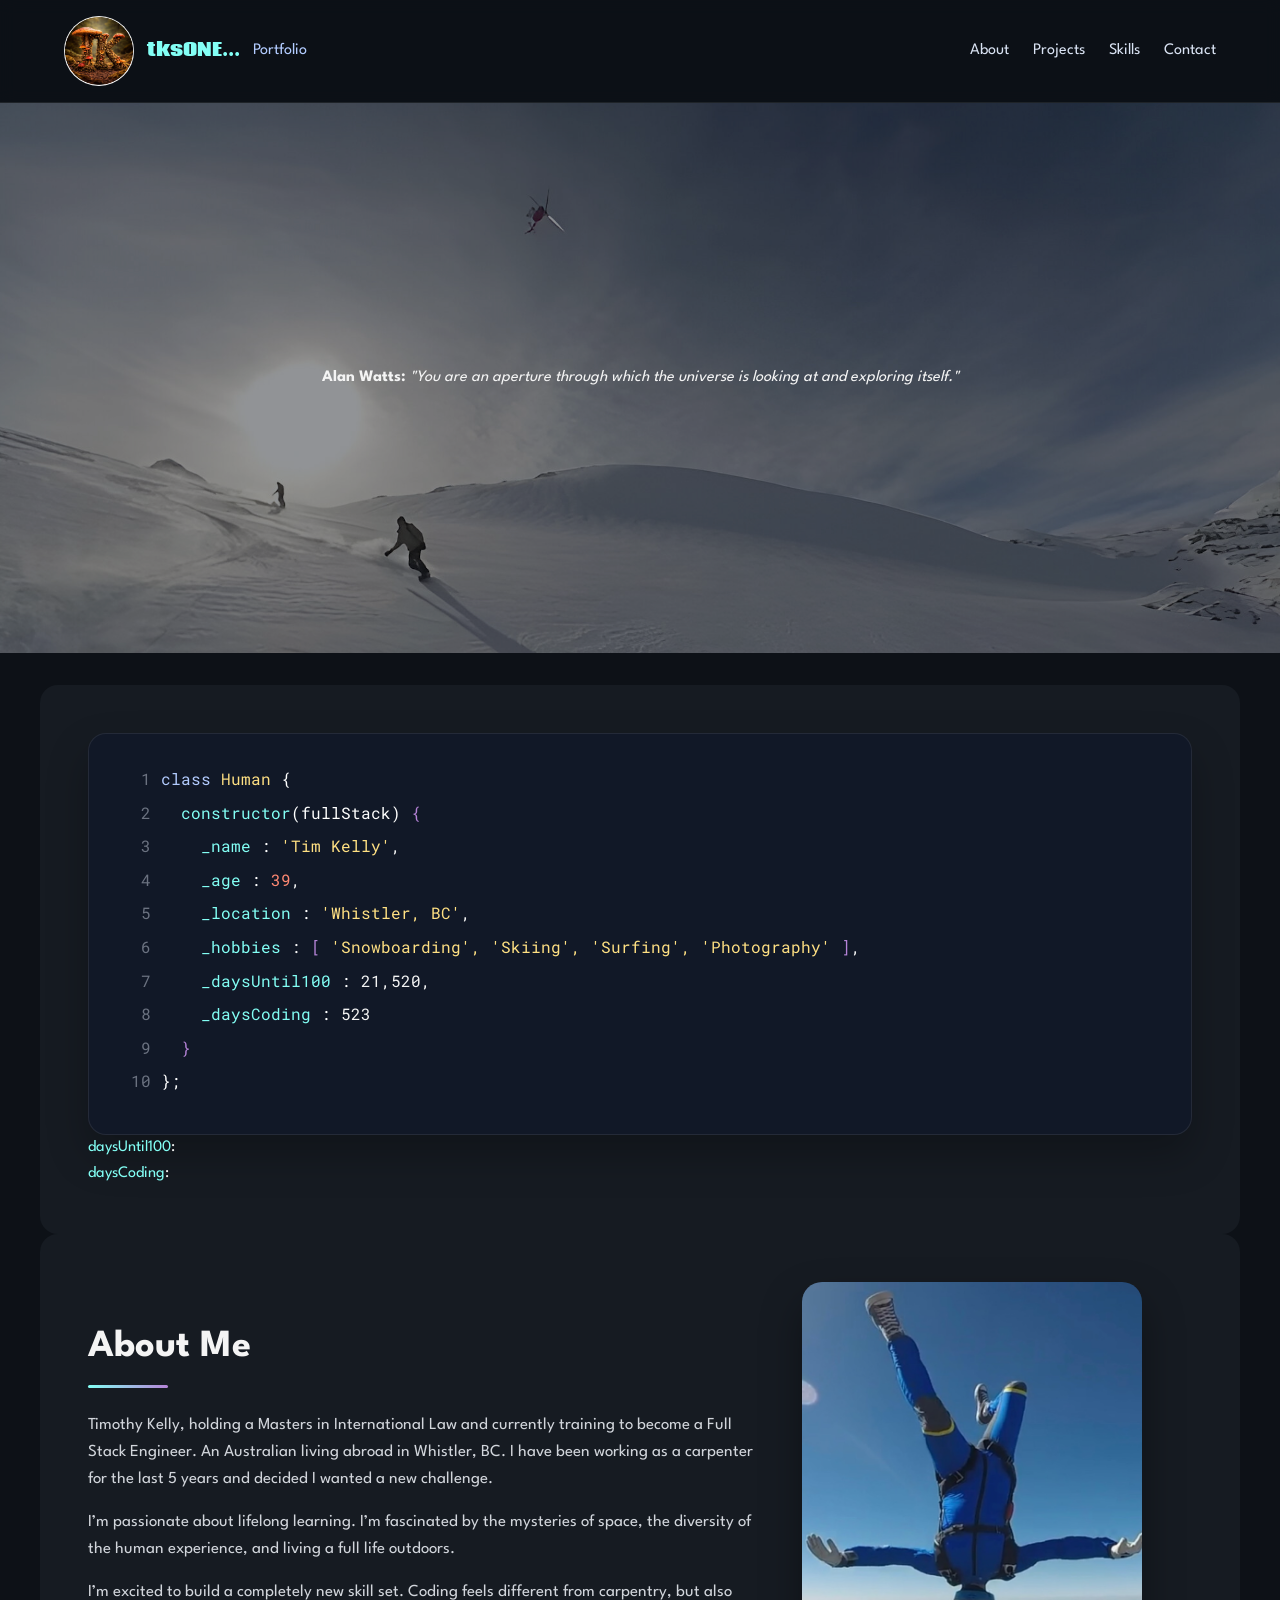
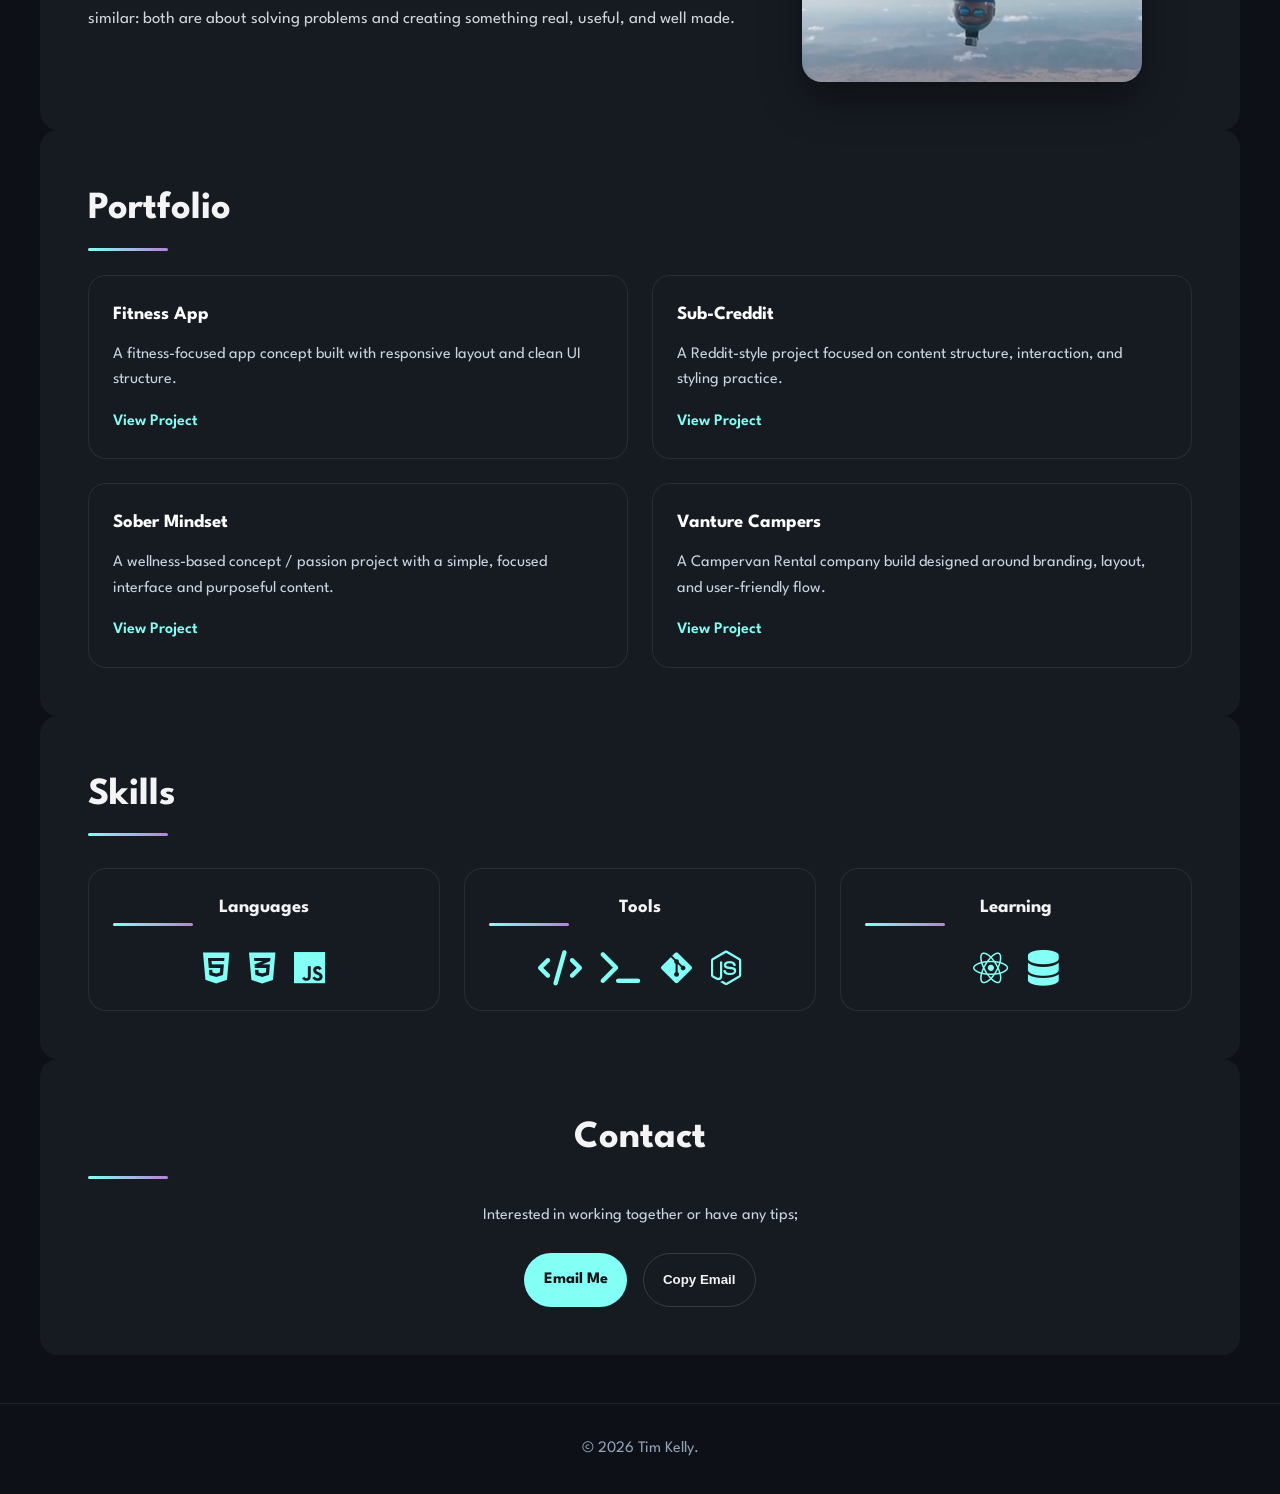
==== portfolio.html @ dcbdeae4 "updated javascript added images refined html" ====
<!DOCTYPE html>
<html lang="en">
<head>
  <meta charset="UTF-8" />
  <meta name="viewport" content="width=device-width, initial-scale=1.0" />

  <link rel="stylesheet" href="portfolio.css" />
  <link rel="stylesheet" href="https://cdnjs.cloudflare.com/ajax/libs/font-awesome/6.5.0/css/all.min.css" />
  <link rel="preconnect" href="https://fonts.googleapis.com" />
  <link rel="preconnect" href="https://fonts.gstatic.com" crossorigin />
  <link href="https://fonts.googleapis.com/css2?family=Coda:wght@400;800&family=League+Spartan:wght@100..900&family=Roboto+Mono:ital,wght@0,100..700;1,100..700&display=swap" rel="stylesheet" />

  <title>Tim Kelly | Portfolio</title>
</head>
<body>

  <header>
    <nav class="navbar">
      <div class="tklogo">
        <img src="resources/images/tk_rooms.png" alt="tksONE logo" width="70" height="70" />
        <h3 class="tklogo-title">tksONE...</h3>
        <a href="#home" class="tklogo-left">Portfolio</a>
      </div>

      <div class="nav-links">
        <ul>
          <li><a href="#about">About</a></li>
          <li><a href="#portfolio">Projects</a></li>
          <li><a href="#skills">Skills</a></li>
          <li><a href="#contact">Contact</a></li>
        </ul>
      </div>
    </nav>
  </header>

  <main id="home">

    <section class="inspo-quote">
      <img src="resources/images/moonscape.png" alt="Inspiration quote" width="100%" height="550" />
      <p>
        <strong>Alan Watts:</strong>
        <i>"You are an aperture through which the universe is looking at and exploring itself."</i>
      </p>
    </section>

    <section class="java-factory fade-up">
        <div class="javaaboutme">

            <p>
              <span class="line-number">1</span>
              <span class="code"><span class="code-blue">class</span> <span class="code-yellow">Human</span> <span class="code-white">{</span></span>
            </p>
          
            <p>
              <span class="line-number">2</span>
              <span class="code indent-1">
                <span class="code-cyan">constructor</span><span class="code-white">(fullStack)</span> <span class="code-purple">{</span>
              </span>
            </p>
          
            <p>
              <span class="line-number">3</span>
              <span class="code indent-2">
                <span class="code-cyan">_name</span> <span class="code-white">:</span> <span class="code-yellow">'Tim Kelly'</span>,
              </span>
            </p>
          
            <p>
              <span class="line-number">4</span>
              <span class="code indent-2">
                <span class="code-cyan">_age</span> <span class="code-white">:</span> <span class="code-orange">39</span>,
              </span>
            </p>
          
            <p>
              <span class="line-number">5</span>
              <span class="code indent-2">
                <span class="code-cyan">_location</span> <span class="code-white">:</span> <span class="code-yellow">'Whistler, BC'</span>,
              </span>
            </p>
          
            <p>
              <span class="line-number">6</span>
              <span class="code indent-2">
                <span class="code-cyan">_hobbies</span> :
                <span class="code-purple">[</span>
                <span class="code-yellow">'Snowboarding', 'Skiing', 'Surfing', 'Photography'</span>
                <span class="code-purple">]</span>,
              </span>
            </p>

            <p>
              <span class="line-number">7</span>
              <span class="code indent-2">
                <span class="code-cyan">_daysUntil100</span> <span class="code-white">:</span> <span id="days-left"></span>,
              </span>
            </p>

            <p>
              <span class="line-number">8</span>
              <span class="code indent-2">
                <span class="code-cyan">_daysCoding</span> <span class="code-white">:</span> <span id="days-coding"></span>
            </p>

            <p>
                <span class="line-number">9</span>
                <span class="code indent-1"><span class="code-purple">}</span></span>
              </p>
            
              <p>
                <span class="line-number">10</span>
                <span class="code"><span class="code-white">};</span></span>
              </p>
          </div>
      <div class="life-stats">
        <p><span class="code-cyan">daysUntil100</span>: <span id="days-left"></span></p>
        <p><span class="code-cyan">daysCoding</span>: <span id="days-coding"></span></p>
      </div>
    </section>

    <section id="about" class="about-section fade-up">
      <div id="aboutme-container">
        <div class="aboutme">
          <div class="aboutme-text">
            <div class="aboutme-title">
              <h2>About Me</h2>
              <div class="line"></div>
            </div>

            <p class="aboutme-blurb">
              Timothy Kelly, holding a Masters in International Law and currently training to become a Full Stack Engineer.
              An Australian living abroad in Whistler, BC. I have been working as a carpenter for the last 5 years and decided
              I wanted a new challenge.
            </p>

            <p class="aboutme-blurb">
              I’m passionate about lifelong learning. I’m fascinated by the mysteries of space, the diversity of the human
              experience, and living a full life outdoors.
            </p>

            <p class="aboutme-blurb">
              I’m excited to build a completely new skill set. Coding feels different from carpentry, but also similar:
              both are about solving problems and creating something real, useful, and well made.
            </p>
          </div>

          <div class="aboutme-image">
            <img src="resources/images/tk-fly.jpeg" alt="Portrait of Tim Kelly" width="300" height="400" />
          </div>
        </div>
      </div>
    </section>

    <section id="portfolio" class="portfolio-container fade-up">
      <div class="portfolio-title">
        <h2>Portfolio</h2>
        <div class="line"></div>
      </div>

      <div class="portfolio-projects">
        <article class="project-card">
          <h3>Fitness App</h3>
          <p>A fitness-focused app concept built with responsive layout and clean UI structure.</p>
          <a href="#">View Project</a>
        </article>

        <article class="project-card">
          <h3>Sub-Creddit</h3>
          <p>A Reddit-style project focused on content structure, interaction, and styling practice.</p>
          <a href="#">View Project</a>
        </article>

        <article class="project-card">
          <h3>Sober Mindset</h3>
          <p>A wellness-based concept / passion project with a simple, focused interface and purposeful content.</p>
          <a href="#">View Project</a>
        </article>

        <article class="project-card">
          <h3>Vanture Campers</h3>
          <p>A Campervan Rental company build designed around branding, layout, and user-friendly flow.</p>
          <a href="#">View Project</a>
        </article>
      </div>
    </section>

    <section id="skills" class="skills-container fade-up">
      <div class="skills-title">
        <h2>Skills</h2>
        <div class="line"></div>
      </div>

      <div class="skills-grid">
        <div class="skills-box">
          <h3>Languages</h3>
          <div class="line"></div>
          <div class="icon-row">
            <i class="fab fa-html5"></i>
            <i class="fab fa-css3-alt"></i>
            <i class="fab fa-js"></i>
          </div>
        </div>

        <div class="skills-box">
          <h3>Tools</h3>
          <div class="line"></div>
          <div class="icon-row">
            <i class="fas fa-code"></i>
            <i class="fas fa-terminal"></i>
            <i class="fab fa-git-alt"></i>
            <i class="fab fa-node-js"></i>
          </div>
        </div>

        <div class="skills-box">
          <h3>Learning</h3>
          <div class="line"></div>
          <div class="icon-row">
            <i class="fab fa-react"></i>
            <i class="fas fa-database"></i>
          </div>
        </div>
      </div>
    </section>

    <section id="contact" class="contact-section fade-up">
      <h2>Contact</h2>
      <div class="line"></div>
      <p>Interested in working together or have any tips;</p>
      <div class="contact-buttons">
        <a class="contact-btn" href="mailto:teeksone.bne@gmail.com">Email Me</a>
        <button class="contact-btn secondary" data-copy-email="teeksone.bne@gmail.com">Copy Email</button>
      </div>
    </section>

  </main>

  <footer class="footer">
    <p>© 2026 Tim Kelly.</p>
  </footer>

  <script src="/portfolio.js"></script>
</body>
</html>
---- portfolio.css ----
* {
    box-sizing: border-box;
    margin: 0;
    padding: 0;
  }
  
  html {
    scroll-behavior: smooth;
  }
  
  body {
    background: #0d1117;
    color: #f4f4f4;
    font-family: "League Spartan", sans-serif;
    line-height: 1.6;
  }

  section {
    margin-bottom: 2rem;
  }
  
  img {
    display: block;
    max-width: 100%;
  }
  
  a {
    text-decoration: none;
    color: inherit;
  }
  
  ul {
    list-style: none;
  }
  
  header {
    position: sticky;
    top: 0;
    z-index: 1000;
    background: rgba(13, 17, 23, 0.92);
    backdrop-filter: blur(8px);
    border-bottom: 1px solid rgba(255,255,255,0.08);
  }
  
  .navbar {
    max-width: 1200px;
    margin: 0 auto;
    padding: 1rem 1.5rem;
    display: flex;
    justify-content: space-between;
    align-items: center;
  }
  
  .tklogo {
    display: flex;
    align-items: center;
    gap: 0.8rem;
  }
  
  .tklogo img {
    border-radius: 50%;
    object-fit: cover;
  }
  
  .tklogo-title {
    font-family: "Coda", system-ui;
    color: #83fff5;
  }
  
  .tklogo-left {
    color: #b3ccff;
    font-size: 1rem;
  }
  
  .nav-links ul {
    display: flex;
    gap: 1.5rem;
  }
  
  .nav-links a {
    color: #d9e2f2;
    transition: color 0.25s ease;
  }
  
  .nav-links a:hover,
  .nav-links a.active {
    color: #83fff5;
  }
  
  .inspo-quote {
    position:  relative;
    text-align: center;
  }
  
  .inspo-quote img {
    object-fit: cover;
    opacity: 0.55;
  }
  
  .inspo-quote p {
    position: absolute;
    top: 50%;
    left: 50%;
    transform: translate(-50%, -50%);
  }
  
  .java-factory,
  .about-section,
  .portfolio-container,
  .skills-container,
  .contact-section {
    max-width: 1200px;
    margin: 0 auto;
    background: #161b22;
    border-radius: 18px;
    padding: 3rem 3rem;
  }
  
  .javaaboutme {
    font-family: "Roboto Mono", monospace;
    background: #111827;
    border: 1px solid rgba(255,255,255,0.08);
    border-radius: 18px;
    padding: 2rem;
    box-shadow: 0 20px 40px rgba(0,0,0,0.25);
    overflow-x: auto;
  }
  
  .javaaboutme p {
    display: grid;
    grid-template-columns: 40px 1fr;
    align-items: start;
    user-select: none;
    margin-bottom: 0.5rem;
  }
  
  .line-number {
    color: #6b7280;
    text-align: right;
    padding-right: 10px;
    user-select: none;
  }

  .code {
    display: block;
  }

  .indent-1 {
    padding-left: 20px;
  }

  .indent-2 {
    padding-left: 40px;
  }
  
  .code-blue { color: #b3ccff; }
  .code-cyan { color: #83fff5; }
  .code-orange { color: #ff8973; }
  .code-yellow { color: #ffe083; }
  .code-purple { color: #b583d7; }
  .code-white { color: #ffffff; }
  
  .aboutme {
    display: grid;
    grid-template-columns: 1.4fr 0.8fr;
    gap: 2rem;
    align-items: center;
  }
  
  .aboutme-title h2,
  .portfolio-title h2,
  .skills-title h2,
  .contact-section h2 {
    font-size: 2.4rem;
    margin-bottom: 0.5rem;
  }
  
  .aboutme-blurb {
    margin-bottom: 1rem;
    color: #d1d5db;
    font-size: 1.05rem;
  }
  
  .aboutme-image img {
    border-radius: 20px;
    object-fit: cover;
    width: 100%;
    max-width: 340px;
    box-shadow: 0 20px 40px rgba(0,0,0,0.35);
  }
  
  .line {
    width: 80px;
    height: 3px;
    background: linear-gradient(to right, #83fff5, #b583d7);
    border-radius: 999px;
    margin-bottom: 1.5rem;
  }
  
  .portfolio-projects {
    display: grid;
    grid-template-columns: repeat(2, 1fr);
    gap: 1.5rem;
  }
  
  .project-card {
    background: #161b22;
    border: 1px solid rgba(255,255,255,0.08);
    border-radius: 18px;
    padding: 1.5rem;
    transition: transform 0.25s ease, border-color 0.25s ease;
  }
  
  .project-card:hover {
    transform: translateY(-5px);
    border-color: #83fff5;
  }
  
  .project-card h3 {
    margin-bottom: 0.75rem;
    color: #ffffff;
  }
  
  .project-card p {
    color: #cbd5e1;
    margin-bottom: 1rem;
  }
  
  .project-card a {
    color: #83fff5;
    font-weight: 600;
  }
  
  .skills-grid {
    display: grid;
    grid-template-columns: repeat(3, 1fr);
    gap: 1.5rem;
    margin-top: 2rem;
  }
  
  .skills-box {
    background: #161b22;
    border: 1px solid rgba(255,255,255,0.08);
    border-radius: 18px;
    padding: 1.5rem;
    text-align: center;
  }
  
  .icon-row {
    display: flex;
    justify-content: center;
    flex-wrap: wrap;
    gap: 1.2rem;
    margin-top: 1rem;
  }
  
  .icon-row i {
    font-size: 2.2rem;
    color: #83fff5;
    transition: transform 0.2s ease, color 0.2s ease;
  }
  
  .icon-row i:hover {
    transform: scale(1.12);
    color: #ffe083;
  }
  
  .contact-section {
    text-align: center;
  }
  
  .contact-section p {
    color: #cbd5e1;
    margin-bottom: 1.5rem;
  }
  
  .contact-buttons {
    display: flex;
    justify-content: center;
    gap: 1rem;
    flex-wrap: wrap;
  }
  
  .contact-btn {
    padding: 0.9rem 1.2rem;
    border-radius: 999px;
    background: #83fff5;
    color: #0d1117;
    font-weight: 700;
    border: none;
    cursor: pointer;
  }
  
  .contact-btn.secondary {
    background: transparent;
    color: #f4f4f4;
    border: 1px solid rgba(255,255,255,0.14);
  }
  
  .footer {
    text-align: center;
    padding: 2rem 1rem;
    color: #94a3b8;
    border-top: 1px solid rgba(255,255,255,0.08);
    margin-top: 3rem;
  }
  
  .fade-up {
    opacity: 1;
    transform: none;
  }

  .fade-up.animate {
    opacity: 0;
    transform: translateY(24px)
  }
  
  .fade-up.animate.visible {
    opacity: 1;
    transform: translateY(0);
    transition: opacity 0.7s ease, transform 0.7s ease;
  }
  
  @media (max-width: 900px) {
    .aboutme,
    .portfolio-projects,
    .skills-grid {
      grid-template-columns: 1fr;
    }
  
    .navbar {
      flex-direction: column;
      gap: 1rem;
    }
  
    .nav-links ul {
      flex-wrap: wrap;
      justify-content: center;
    }
  
    .inspo-quote p {
      margin-top: -3.5rem;
    }
  }
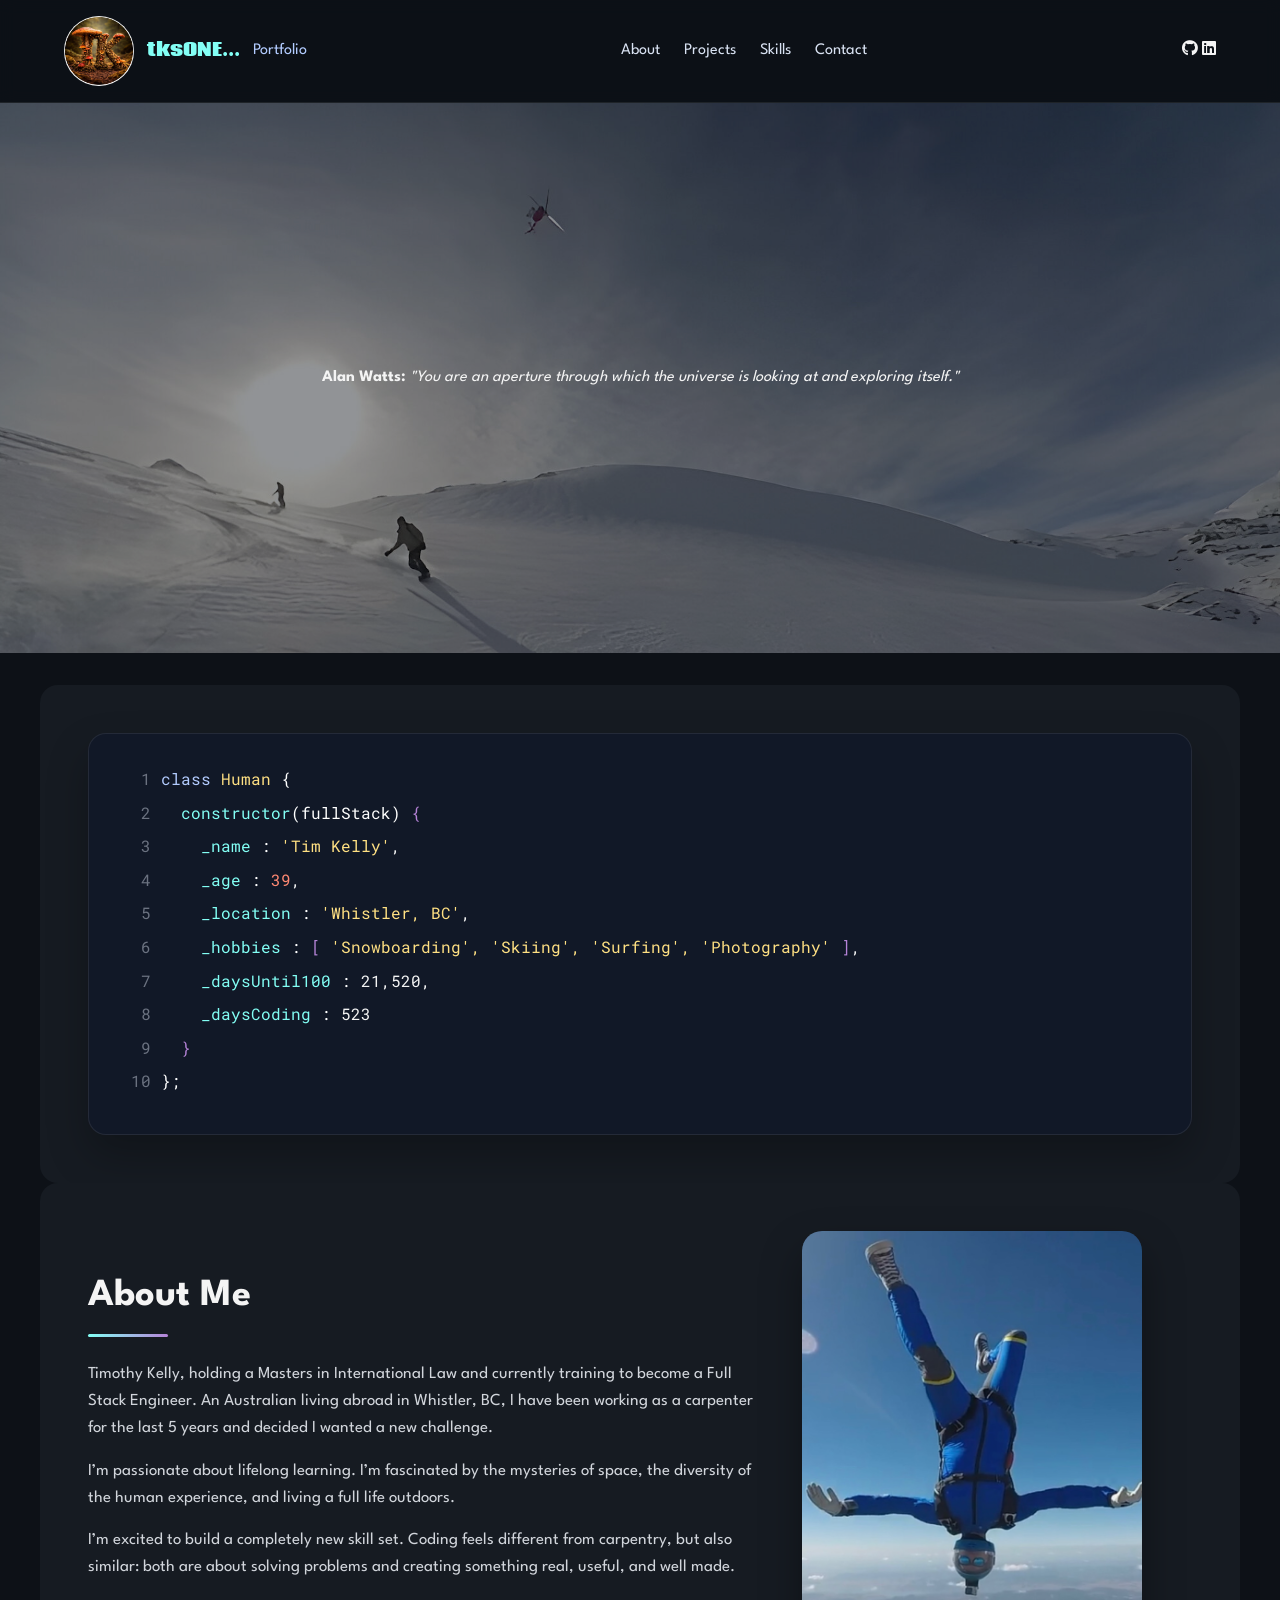
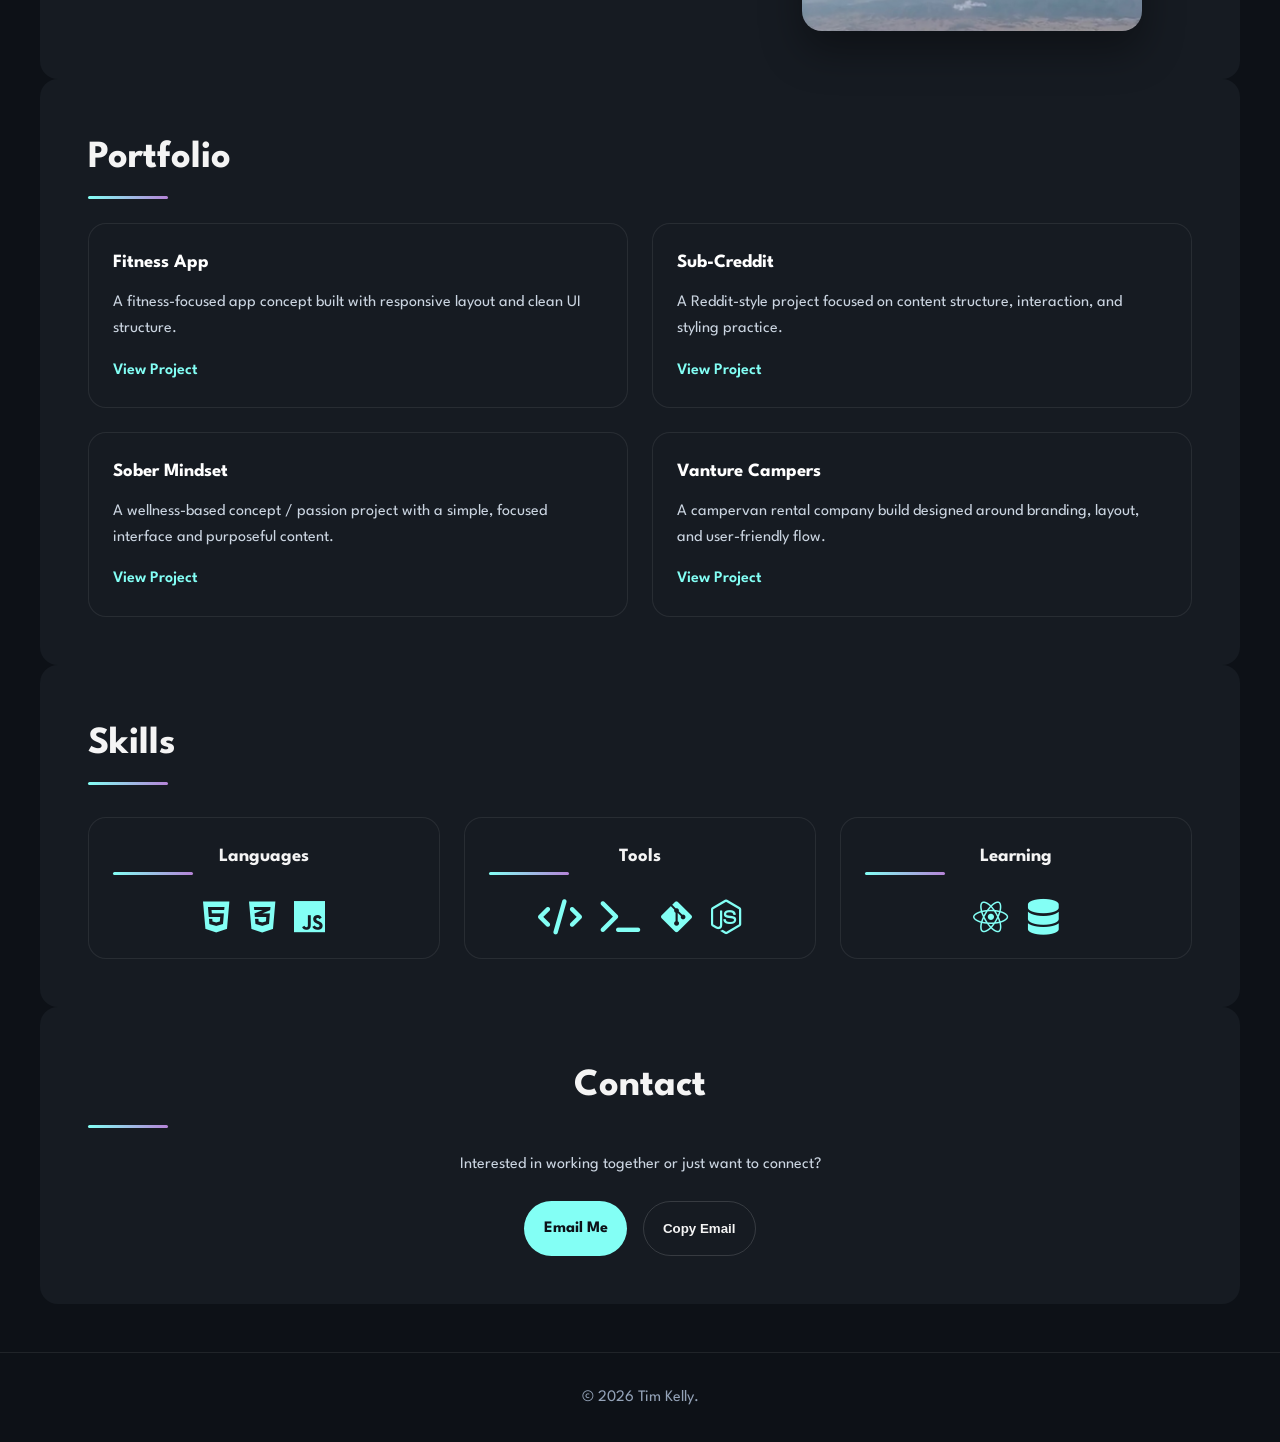
==== commit 905769e6: "Update portfolio.html with social links and text edits" ====
--- a/portfolio.html
+++ b/portfolio.html
@@ -30,13 +30,22 @@
           <li><a href="#contact">Contact</a></li>
         </ul>
       </div>
+
+      <div class="nav-socials">
+        <a href="https://github.com/yourusername" target="_blank" rel="noopener noreferrer" aria-label="GitHub">
+          <i class="fab fa-github"></i>
+        </a>
+        <a href="https://linkedin.com/in/yourprofile" target="_blank" rel="noopener noreferrer" aria-label="LinkedIn">
+          <i class="fab fa-linkedin"></i>
+        </a>
+      </div>
     </nav>
   </header>
 
   <main id="home">
 
     <section class="inspo-quote">
-      <img src="resources/images/moonscape.png" alt="Inspiration quote" width="100%" height="550" />
+      <img src="resources/images/moonscape.png" alt="Inspiration quote background" width="100%" height="550" />
       <p>
         <strong>Alan Watts:</strong>
         <i>"You are an aperture through which the universe is looking at and exploring itself."</i>
@@ -44,77 +53,81 @@
     </section>
 
     <section class="java-factory fade-up">
-        <div class="javaaboutme">
-
-            <p>
-              <span class="line-number">1</span>
-              <span class="code"><span class="code-blue">class</span> <span class="code-yellow">Human</span> <span class="code-white">{</span></span>
-            </p>
-          
-            <p>
-              <span class="line-number">2</span>
-              <span class="code indent-1">
-                <span class="code-cyan">constructor</span><span class="code-white">(fullStack)</span> <span class="code-purple">{</span>
-              </span>
-            </p>
-          
-            <p>
-              <span class="line-number">3</span>
-              <span class="code indent-2">
-                <span class="code-cyan">_name</span> <span class="code-white">:</span> <span class="code-yellow">'Tim Kelly'</span>,
-              </span>
-            </p>
-          
-            <p>
-              <span class="line-number">4</span>
-              <span class="code indent-2">
-                <span class="code-cyan">_age</span> <span class="code-white">:</span> <span class="code-orange">39</span>,
-              </span>
-            </p>
-          
-            <p>
-              <span class="line-number">5</span>
-              <span class="code indent-2">
-                <span class="code-cyan">_location</span> <span class="code-white">:</span> <span class="code-yellow">'Whistler, BC'</span>,
-              </span>
-            </p>
-          
-            <p>
-              <span class="line-number">6</span>
-              <span class="code indent-2">
-                <span class="code-cyan">_hobbies</span> :
-                <span class="code-purple">[</span>
-                <span class="code-yellow">'Snowboarding', 'Skiing', 'Surfing', 'Photography'</span>
-                <span class="code-purple">]</span>,
-              </span>
-            </p>
-
-            <p>
-              <span class="line-number">7</span>
-              <span class="code indent-2">
-                <span class="code-cyan">_daysUntil100</span> <span class="code-white">:</span> <span id="days-left"></span>,
-              </span>
-            </p>
-
-            <p>
-              <span class="line-number">8</span>
-              <span class="code indent-2">
-                <span class="code-cyan">_daysCoding</span> <span class="code-white">:</span> <span id="days-coding"></span>
-            </p>
-
-            <p>
-                <span class="line-number">9</span>
-                <span class="code indent-1"><span class="code-purple">}</span></span>
-              </p>
-            
-              <p>
-                <span class="line-number">10</span>
-                <span class="code"><span class="code-white">};</span></span>
-              </p>
-          </div>
-      <div class="life-stats">
-        <p><span class="code-cyan">daysUntil100</span>: <span id="days-left"></span></p>
-        <p><span class="code-cyan">daysCoding</span>: <span id="days-coding"></span></p>
+      <div class="javaaboutme">
+
+        <p>
+          <span class="line-number">1</span>
+          <span class="code">
+            <span class="code-blue">class</span> <span class="code-yellow">Human</span> <span class="code-white">{</span>
+          </span>
+        </p>
+
+        <p>
+          <span class="line-number">2</span>
+          <span class="code indent-1">
+            <span class="code-cyan">constructor</span><span class="code-white">(fullStack)</span> <span class="code-purple">{</span>
+          </span>
+        </p>
+
+        <p>
+          <span class="line-number">3</span>
+          <span class="code indent-2">
+            <span class="code-cyan">_name</span> <span class="code-white">:</span> <span class="code-yellow">'Tim Kelly'</span>,
+          </span>
+        </p>
+
+        <p>
+          <span class="line-number">4</span>
+          <span class="code indent-2">
+            <span class="code-cyan">_age</span> <span class="code-white">:</span> <span class="code-orange">39</span>,
+          </span>
+        </p>
+
+        <p>
+          <span class="line-number">5</span>
+          <span class="code indent-2">
+            <span class="code-cyan">_location</span> <span class="code-white">:</span> <span class="code-yellow">'Whistler, BC'</span>,
+          </span>
+        </p>
+
+        <p>
+          <span class="line-number">6</span>
+          <span class="code indent-2">
+            <span class="code-cyan">_hobbies</span> <span class="code-white">:</span>
+            <span class="code-purple">[</span>
+            <span class="code-yellow">'Snowboarding', 'Skiing', 'Surfing', 'Photography'</span>
+            <span class="code-purple">]</span>,
+          </span>
+        </p>
+
+        <p>
+          <span class="line-number">7</span>
+          <span class="code indent-2">
+            <span class="code-cyan">_daysUntil100</span> <span class="code-white">:</span> <span id="days-left"></span>,
+          </span>
+        </p>
+
+        <p>
+          <span class="line-number">8</span>
+          <span class="code indent-2">
+            <span class="code-cyan">_daysCoding</span> <span class="code-white">:</span> <span id="days-coding"></span>
+          </span>
+        </p>
+
+        <p>
+          <span class="line-number">9</span>
+          <span class="code indent-1">
+            <span class="code-purple">}</span>
+          </span>
+        </p>
+
+        <p>
+          <span class="line-number">10</span>
+          <span class="code">
+            <span class="code-white">};</span>
+          </span>
+        </p>
+
       </div>
     </section>
 
@@ -129,7 +142,7 @@
 
             <p class="aboutme-blurb">
               Timothy Kelly, holding a Masters in International Law and currently training to become a Full Stack Engineer.
-              An Australian living abroad in Whistler, BC. I have been working as a carpenter for the last 5 years and decided
+              An Australian living abroad in Whistler, BC, I have been working as a carpenter for the last 5 years and decided
               I wanted a new challenge.
             </p>
 
@@ -178,7 +191,7 @@
 
         <article class="project-card">
           <h3>Vanture Campers</h3>
-          <p>A Campervan Rental company build designed around branding, layout, and user-friendly flow.</p>
+          <p>A campervan rental company build designed around branding, layout, and user-friendly flow.</p>
           <a href="#">View Project</a>
         </article>
       </div>
@@ -226,7 +239,7 @@
     <section id="contact" class="contact-section fade-up">
       <h2>Contact</h2>
       <div class="line"></div>
-      <p>Interested in working together or have any tips;</p>
+      <p>Interested in working together or just want to connect?</p>
       <div class="contact-buttons">
         <a class="contact-btn" href="mailto:teeksone.bne@gmail.com">Email Me</a>
         <button class="contact-btn secondary" data-copy-email="teeksone.bne@gmail.com">Copy Email</button>
@@ -239,6 +252,6 @@
     <p>© 2026 Tim Kelly.</p>
   </footer>
 
-  <script src="/portfolio.js"></script>
+  <script src="portfolio.js"></script>
 </body>
-</html>+</html>
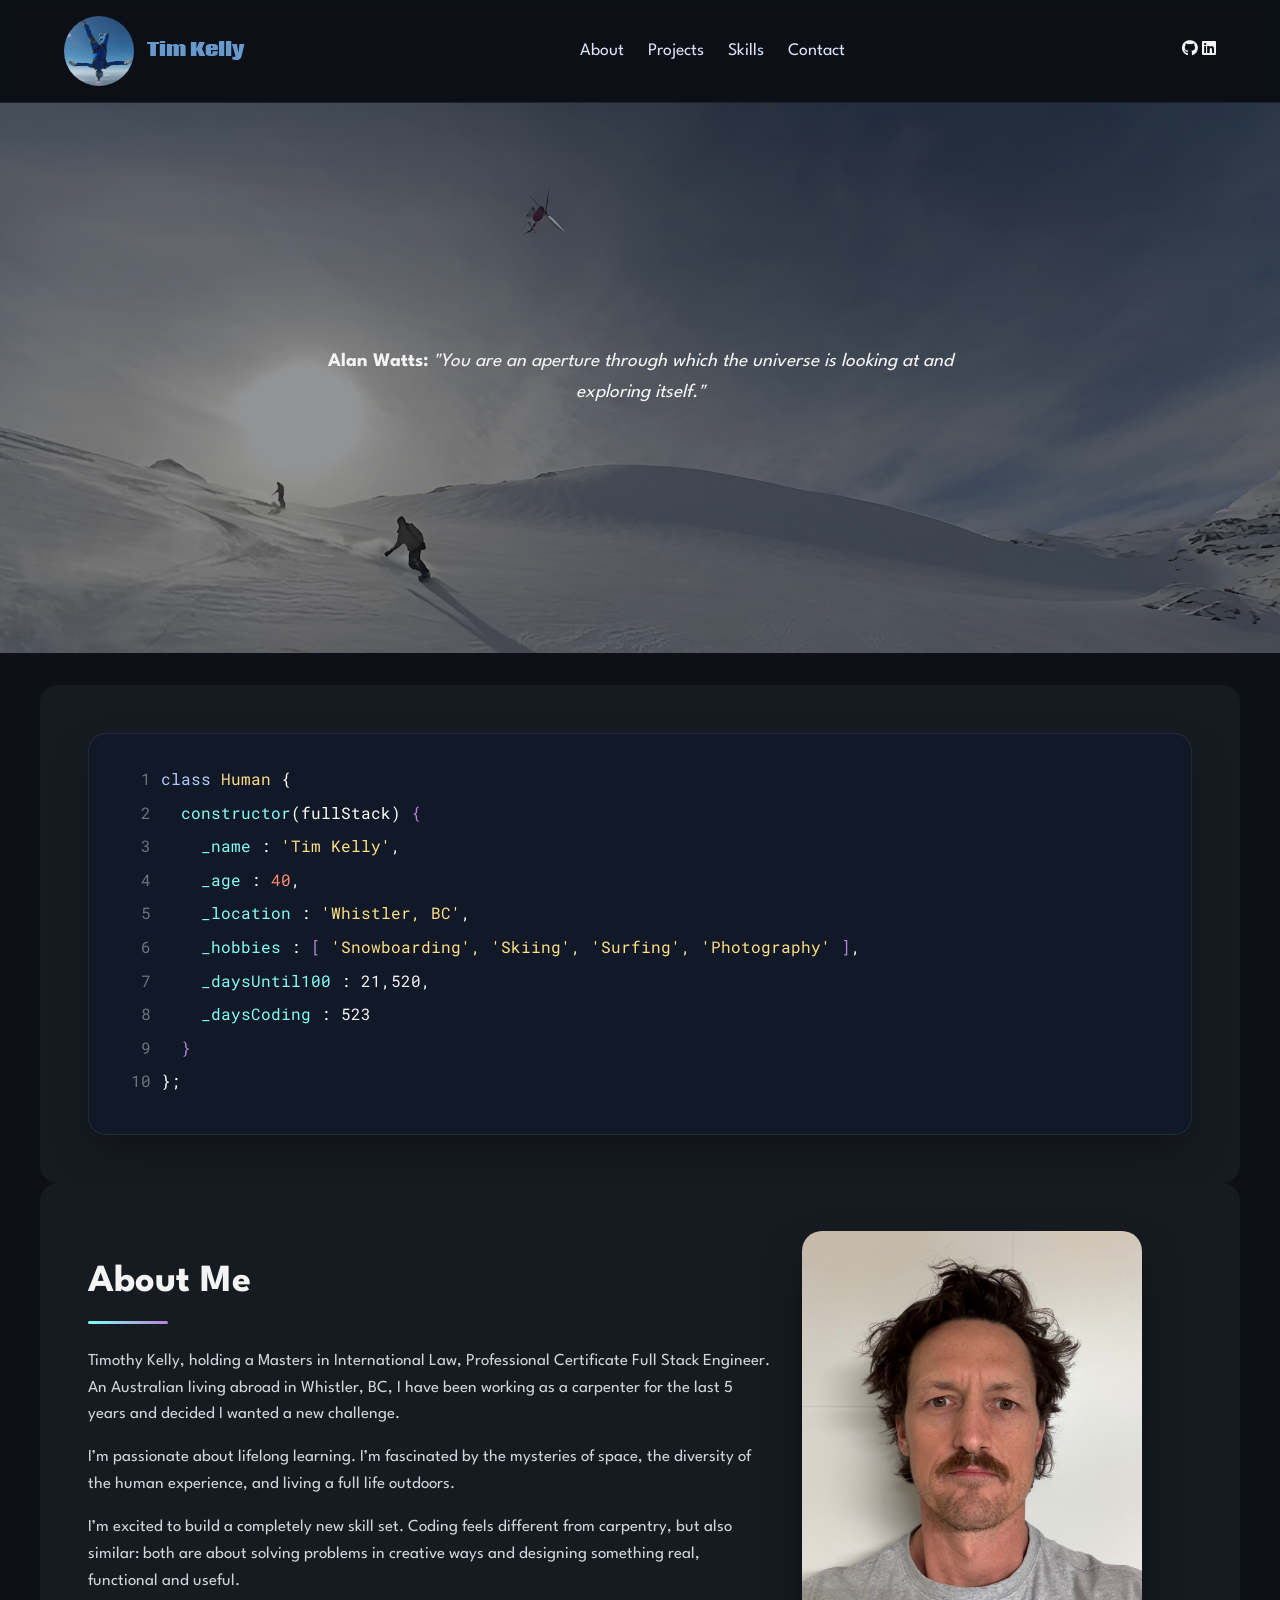
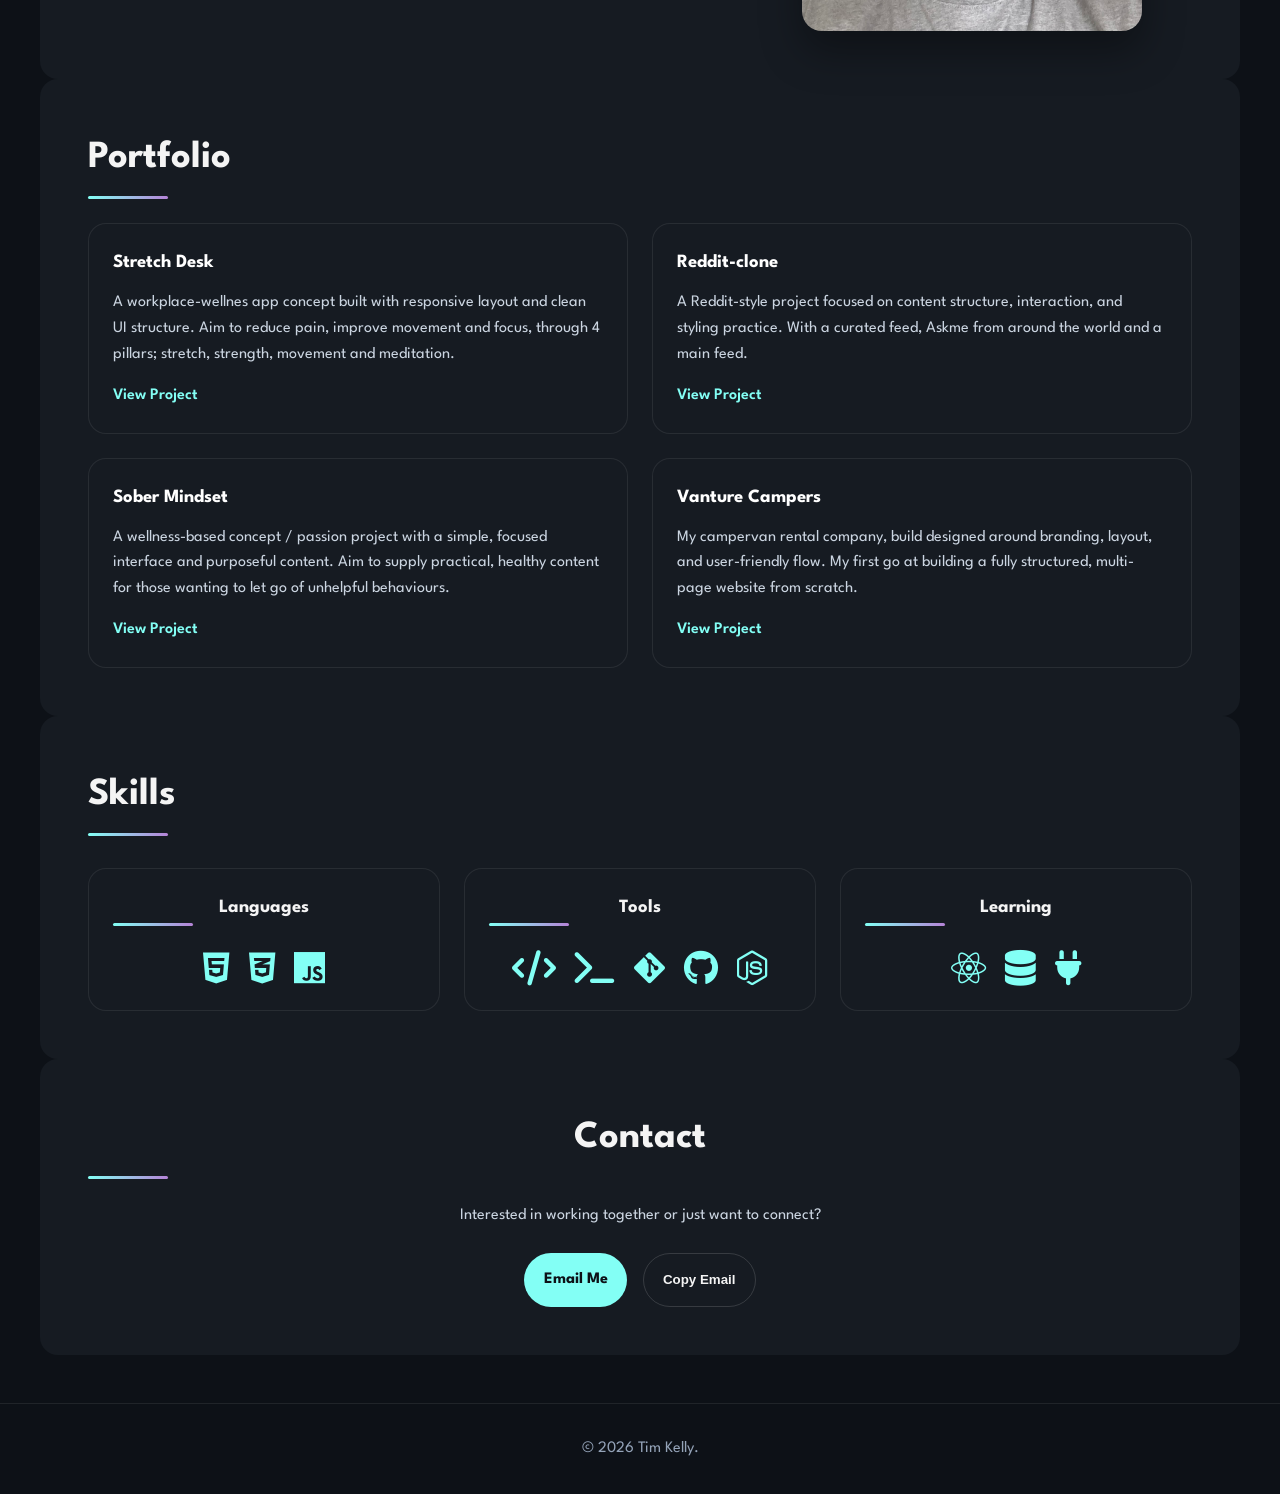
==== commit 1d0d57e6: "edits and image updates" ====
--- a/portfolio.html
+++ b/portfolio.html
@@ -4,7 +4,7 @@
   <meta charset="UTF-8" />
   <meta name="viewport" content="width=device-width, initial-scale=1.0" />
 
-  <link rel="stylesheet" href="portfolio.css" />
+  <link rel="stylesheet" href="resources/css/portfolio.css" />
   <link rel="stylesheet" href="https://cdnjs.cloudflare.com/ajax/libs/font-awesome/6.5.0/css/all.min.css" />
   <link rel="preconnect" href="https://fonts.googleapis.com" />
   <link rel="preconnect" href="https://fonts.gstatic.com" crossorigin />
@@ -17,9 +17,8 @@
   <header>
     <nav class="navbar">
       <div class="tklogo">
-        <img src="resources/images/tk_rooms.png" alt="tksONE logo" width="70" height="70" />
-        <h3 class="tklogo-title">tksONE...</h3>
-        <a href="#home" class="tklogo-left">Portfolio</a>
+        <img src="resources/images/tk-fly.jpeg" alt="tksONE logo" width="70" height="70" />
+        <h3 class="tklogo-title">Tim Kelly</h3>
       </div>
 
       <div class="nav-links">
@@ -32,7 +31,7 @@
       </div>
 
       <div class="nav-socials">
-        <a href="https://github.com/yourusername" target="_blank" rel="noopener noreferrer" aria-label="GitHub">
+        <a href="https://github.com/teeksONE" target="_blank" rel="noopener noreferrer" aria-label="GitHub">
           <i class="fab fa-github"></i>
         </a>
         <a href="https://linkedin.com/in/yourprofile" target="_blank" rel="noopener noreferrer" aria-label="LinkedIn">
@@ -79,7 +78,7 @@
         <p>
           <span class="line-number">4</span>
           <span class="code indent-2">
-            <span class="code-cyan">_age</span> <span class="code-white">:</span> <span class="code-orange">39</span>,
+            <span class="code-cyan">_age</span> <span class="code-white">:</span> <span class="code-orange">40</span>,
           </span>
         </p>
 
@@ -141,7 +140,7 @@
             </div>
 
             <p class="aboutme-blurb">
-              Timothy Kelly, holding a Masters in International Law and currently training to become a Full Stack Engineer.
+              Timothy Kelly, holding a Masters in International Law, Professional Certificate Full Stack Engineer.
               An Australian living abroad in Whistler, BC, I have been working as a carpenter for the last 5 years and decided
               I wanted a new challenge.
             </p>
@@ -153,12 +152,12 @@
 
             <p class="aboutme-blurb">
               I’m excited to build a completely new skill set. Coding feels different from carpentry, but also similar:
-              both are about solving problems and creating something real, useful, and well made.
+              both are about solving problems in creative ways and designing something real, functional and useful.
             </p>
           </div>
 
           <div class="aboutme-image">
-            <img src="resources/images/tk-fly.jpeg" alt="Portrait of Tim Kelly" width="300" height="400" />
+            <img src="resources/images/head.jpg" alt="Portrait of Tim Kelly" width="300" height="400" />
           </div>
         </div>
       </div>
@@ -172,27 +171,34 @@
 
       <div class="portfolio-projects">
         <article class="project-card">
-          <h3>Fitness App</h3>
-          <p>A fitness-focused app concept built with responsive layout and clean UI structure.</p>
+          <h3>Stretch Desk</h3>
+          <p>A workplace-wellnes app concept built with responsive layout and clean UI structure. Aim to reduce pain, improve movement
+            and focus, through 4 pillars; stretch, strength, movement and meditation. 
+          </p>
           <a href="#">View Project</a>
         </article>
 
         <article class="project-card">
-          <h3>Sub-Creddit</h3>
-          <p>A Reddit-style project focused on content structure, interaction, and styling practice.</p>
-          <a href="#">View Project</a>
+          <h3>Reddit-clone</h3>
+          <p>A Reddit-style project focused on content structure, interaction, and styling practice. With a curated feed, 
+            Askme from around the world and a main feed.</p>
+          <a href="https://github.com/teeksONE/sub-creddit-app">View Project</a>
         </article>
 
         <article class="project-card">
           <h3>Sober Mindset</h3>
-          <p>A wellness-based concept / passion project with a simple, focused interface and purposeful content.</p>
-          <a href="#">View Project</a>
+          <p>A wellness-based concept / passion project with a simple, focused interface and purposeful content. Aim to supply practical, healthy content
+            for those wanting to let go of unhelpful behaviours.
+          </p>
+          <a href="https://github.com/teeksONE/Sober-Mindset">View Project</a>
         </article>
 
         <article class="project-card">
           <h3>Vanture Campers</h3>
-          <p>A campervan rental company build designed around branding, layout, and user-friendly flow.</p>
-          <a href="#">View Project</a>
+          <p>My campervan rental company, build designed around branding, layout, and user-friendly flow. My first go at building
+            a fully structured, multi-page website from scratch.
+          </p>
+          <a href="https://github.com/teeksONE/VantureCampers">View Project</a>
         </article>
       </div>
     </section>
@@ -221,6 +227,7 @@
             <i class="fas fa-code"></i>
             <i class="fas fa-terminal"></i>
             <i class="fab fa-git-alt"></i>
+            <i class="fab fa-github"></i>
             <i class="fab fa-node-js"></i>
           </div>
         </div>
@@ -231,6 +238,7 @@
           <div class="icon-row">
             <i class="fab fa-react"></i>
             <i class="fas fa-database"></i>
+            <i class="fas fa-plug"></i>
           </div>
         </div>
       </div>
@@ -252,6 +260,6 @@
     <p>© 2026 Tim Kelly.</p>
   </footer>
 
-  <script src="portfolio.js"></script>
+  <script src="resources/js/portfolio.js"></script>
 </body>
 </html>
--- a/resources/css/portfolio.css
+++ b/resources/css/portfolio.css
@@ -0,0 +1,346 @@
+* {
+    box-sizing: border-box;
+    margin: 0;
+    padding: 0;
+  }
+  
+  html {
+    scroll-behavior: smooth;
+  }
+  
+  body {
+    background: #0d1117;
+    color: #f4f4f4;
+    font-family: "League Spartan", sans-serif;
+    line-height: 1.6;
+  }
+
+  section {
+    margin-bottom: 2rem;
+  }
+  
+  img {
+    display: block;
+    max-width: 100%;
+  }
+  
+  a {
+    text-decoration: none;
+    color: inherit;
+  }
+  
+  ul {
+    list-style: none;
+  }
+  
+  header {
+    position: sticky;
+    top: 0;
+    z-index: 1000;
+    background: rgba(13, 17, 23, 0.92);
+    backdrop-filter: blur(8px);
+    border-bottom: 1px solid rgba(255,255,255,0.08);
+  }
+  
+  .navbar {
+    max-width: 1200px;
+    margin: 0 auto;
+    padding: 1rem 1.5rem;
+    display: flex;
+    justify-content: space-between;
+    align-items: center;
+  }
+  
+  .tklogo {
+    display: flex;
+    align-items: center;
+    gap: 0.8rem;
+  }
+  
+  .tklogo img {
+    border-radius: 50%;
+    object-fit: cover;
+  }
+  
+  .tklogo-title {
+    font-family: "Coda", system-ui;
+    color: #69c;
+  }
+  
+  .tklogo-left {
+    color: #b3ccff;
+    font-size: 1.3rem;
+  }
+  
+  .nav-links ul {
+    display: flex;
+    gap: 1.5rem;
+  }
+  
+  .nav-links a {
+    color: #d9e2f2;
+    transition: color 0.25s ease;
+    font-size: 1.1rem;
+  }
+  
+  .nav-links a:hover,
+  .nav-links a.active {
+    color: #83fff5;
+  }
+  
+  .inspo-quote {
+    position:  relative;
+    text-align: center;
+  }
+  
+  .inspo-quote img {
+    object-fit: cover;
+    opacity: 0.55;
+  }
+  
+  .inspo-quote p {
+    position: absolute;
+    top: 50%;
+    left: 50%;
+    transform: translate(-50%, -50%);
+    font-size: 1.2rem;
+  }
+  
+  .java-factory,
+  .about-section,
+  .portfolio-container,
+  .skills-container,
+  .contact-section {
+    max-width: 1200px;
+    margin: 0 auto;
+    background: #161b22;
+    border-radius: 18px;
+    padding: 3rem 3rem;
+  }
+  
+  .javaaboutme {
+    font-family: "Roboto Mono", monospace;
+    background: #111827;
+    border: 1px solid rgba(255,255,255,0.08);
+    border-radius: 18px;
+    padding: 2rem;
+    box-shadow: 0 20px 40px rgba(0,0,0,0.25);
+    overflow-x: auto;
+  }
+  
+  .javaaboutme p {
+    display: grid;
+    grid-template-columns: 40px 1fr;
+    align-items: start;
+    user-select: none;
+    margin-bottom: 0.5rem;
+  }
+  
+  .line-number {
+    color: #6b7280;
+    text-align: right;
+    padding-right: 10px;
+    user-select: none;
+  }
+
+  .code {
+    display: block;
+  }
+
+  .indent-1 {
+    padding-left: 20px;
+  }
+
+  .indent-2 {
+    padding-left: 40px;
+  }
+  
+  .code-blue { color: #b3ccff; }
+  .code-cyan { color: #83fff5; }
+  .code-orange { color: #ff8973; }
+  .code-yellow { color: #ffe083; }
+  .code-purple { color: #b583d7; }
+  .code-white { color: #ffffff; }
+  
+  .aboutme {
+    display: grid;
+    grid-template-columns: 1.4fr 0.8fr;
+    gap: 2rem;
+    align-items: center;
+  }
+  
+  .aboutme-title h2,
+  .portfolio-title h2,
+  .skills-title h2,
+  .contact-section h2 {
+    font-size: 2.4rem;
+    margin-bottom: 0.5rem;
+  }
+  
+  .aboutme-blurb {
+    margin-bottom: 1rem;
+    color: #d1d5db;
+    font-size: 1.05rem;
+  }
+  
+  .aboutme-image img {
+    border-radius: 20px;
+    object-fit: cover;
+    width: 100%;
+    max-width: 340px;
+    box-shadow: 0 20px 40px rgba(0,0,0,0.35);
+  }
+  
+  .line {
+    width: 80px;
+    height: 3px;
+    background: linear-gradient(to right, #83fff5, #b583d7);
+    border-radius: 999px;
+    margin-bottom: 1.5rem;
+  }
+  
+  .portfolio-projects {
+    display: grid;
+    grid-template-columns: repeat(2, 1fr);
+    gap: 1.5rem;
+  }
+  
+  .project-card {
+    background: #161b22;
+    border: 1px solid rgba(255,255,255,0.08);
+    border-radius: 18px;
+    padding: 1.5rem;
+    transition: transform 0.25s ease, border-color 0.25s ease;
+  }
+  
+  .project-card:hover {
+    transform: translateY(-5px);
+    border-color: #83fff5;
+  }
+  
+  .project-card h3 {
+    margin-bottom: 0.75rem;
+    color: #ffffff;
+  }
+  
+  .project-card p {
+    color: #cbd5e1;
+    margin-bottom: 1rem;
+  }
+  
+  .project-card a {
+    color: #83fff5;
+    font-weight: 600;
+  }
+  
+  .skills-grid {
+    display: grid;
+    grid-template-columns: repeat(3, 1fr);
+    gap: 1.5rem;
+    margin-top: 2rem;
+  }
+  
+  .skills-box {
+    background: #161b22;
+    border: 1px solid rgba(255,255,255,0.08);
+    border-radius: 18px;
+    padding: 1.5rem;
+    text-align: center;
+  }
+  
+  .icon-row {
+    display: flex;
+    justify-content: center;
+    flex-wrap: wrap;
+    gap: 1.2rem;
+    margin-top: 1rem;
+  }
+  
+  .icon-row i {
+    font-size: 2.2rem;
+    color: #83fff5;
+    transition: transform 0.2s ease, color 0.2s ease;
+  }
+  
+  .icon-row i:hover {
+    transform: scale(1.12);
+    color: #ffe083;
+  }
+  
+  .contact-section {
+    text-align: center;
+  }
+  
+  .contact-section p {
+    color: #cbd5e1;
+    margin-bottom: 1.5rem;
+  }
+  
+  .contact-buttons {
+    display: flex;
+    justify-content: center;
+    gap: 1rem;
+    flex-wrap: wrap;
+  }
+  
+  .contact-btn {
+    padding: 0.9rem 1.2rem;
+    border-radius: 999px;
+    background: #83fff5;
+    color: #0d1117;
+    font-weight: 700;
+    border: none;
+    cursor: pointer;
+  }
+  
+  .contact-btn.secondary {
+    background: transparent;
+    color: #f4f4f4;
+    border: 1px solid rgba(255,255,255,0.14);
+  }
+  
+  .footer {
+    text-align: center;
+    padding: 2rem 1rem;
+    color: #94a3b8;
+    border-top: 1px solid rgba(255,255,255,0.08);
+    margin-top: 3rem;
+  }
+  
+  .fade-up {
+    opacity: 1;
+    transform: none;
+  }
+
+  .fade-up.animate {
+    opacity: 0;
+    transform: translateY(24px)
+  }
+  
+  .fade-up.animate.visible {
+    opacity: 1;
+    transform: translateY(0);
+    transition: opacity 0.7s ease, transform 0.7s ease;
+  }
+  
+  @media (max-width: 900px) {
+    .aboutme,
+    .portfolio-projects,
+    .skills-grid {
+      grid-template-columns: 1fr;
+    }
+  
+    .navbar {
+      flex-direction: column;
+      gap: 1rem;
+    }
+  
+    .nav-links ul {
+      flex-wrap: wrap;
+      justify-content: center;
+    }
+  
+    .inspo-quote p {
+      margin-top: -3.5rem;
+    }
+  }
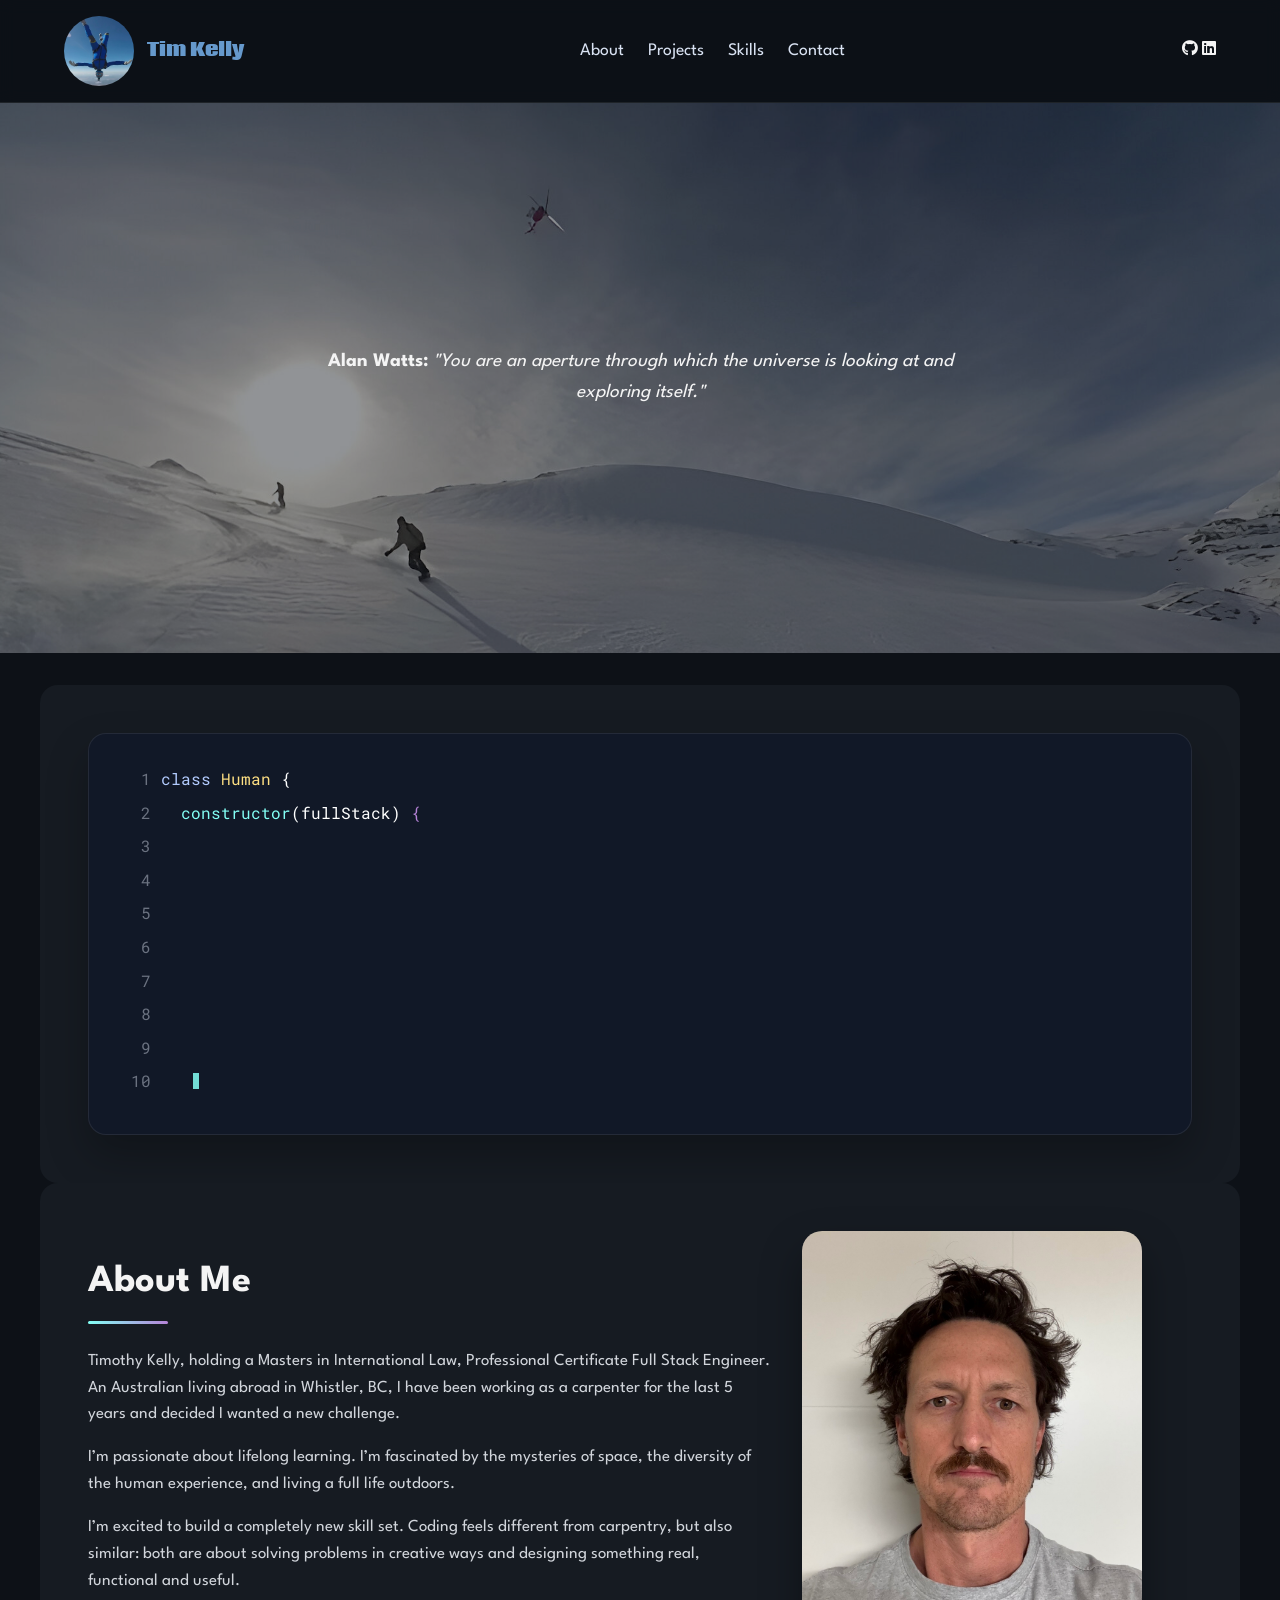
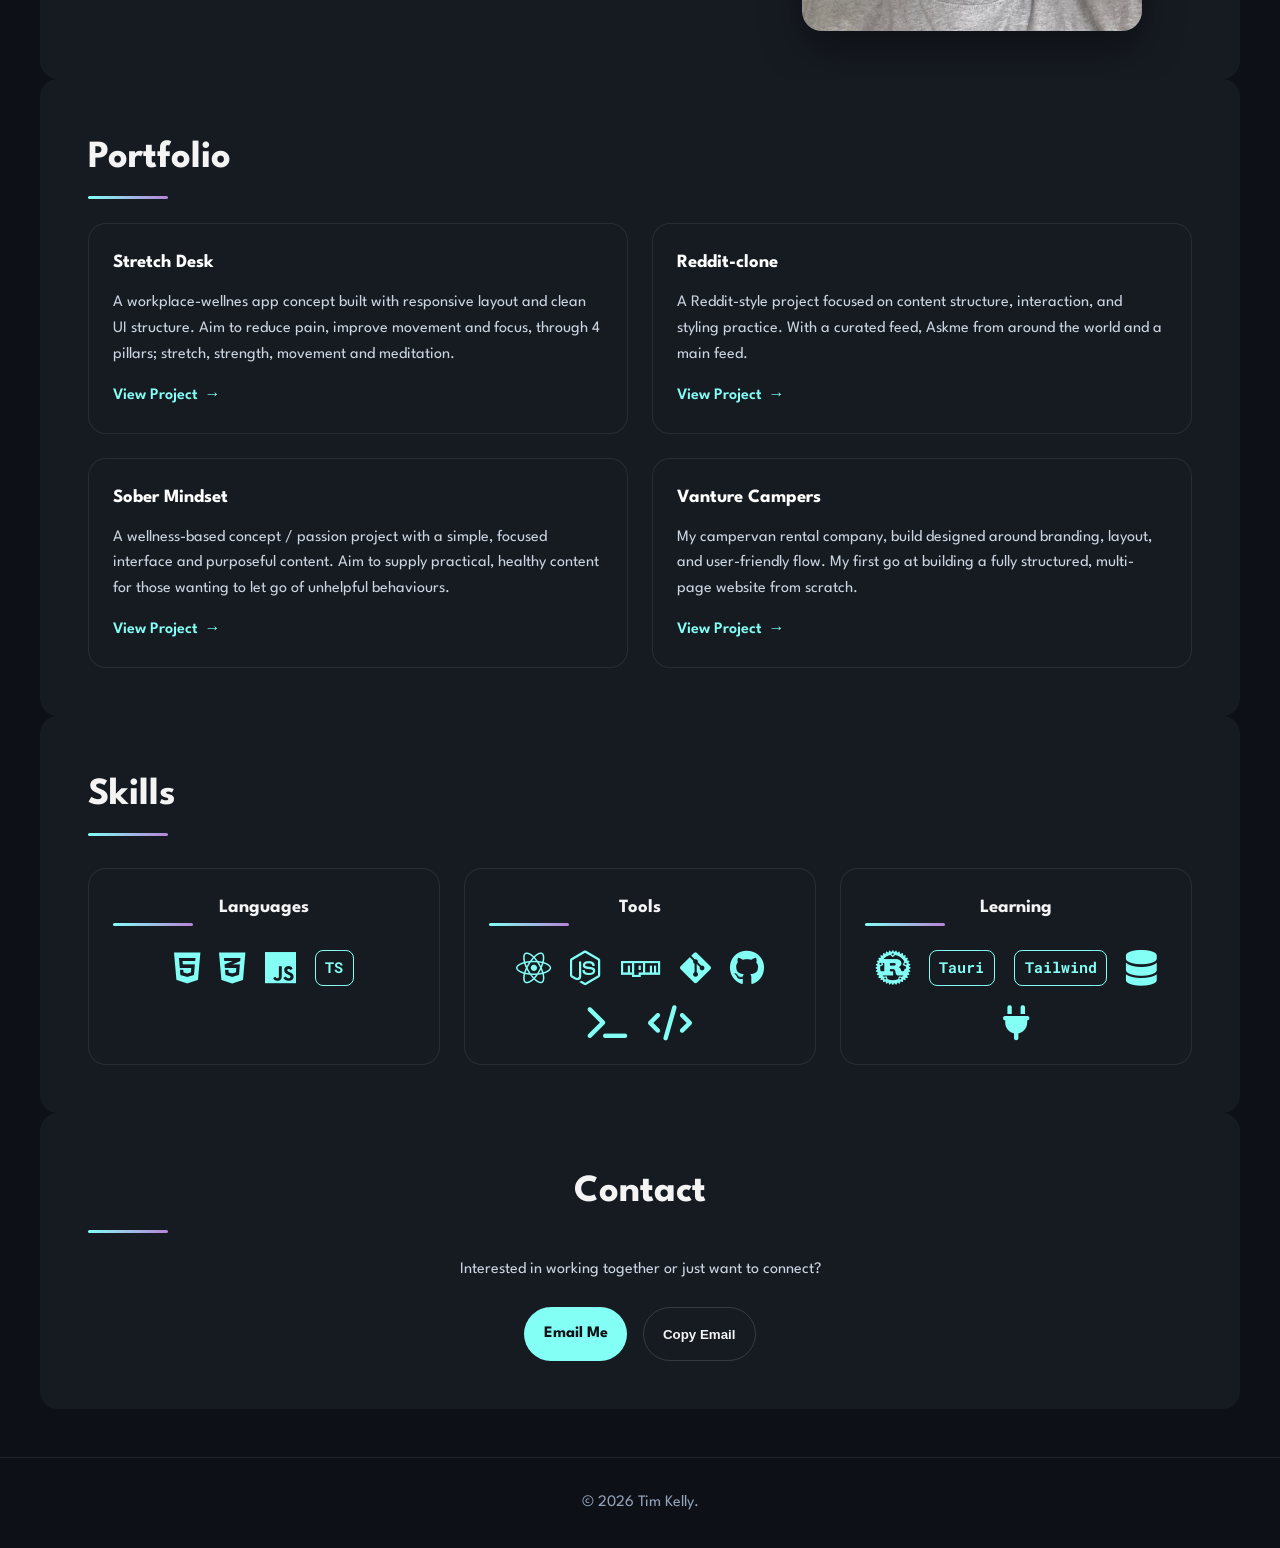
==== commit a190b83f: "Link projects to GitHub, refresh skills, add card hover and typewriter - Project cards link to their" ====
--- a/portfolio.html
+++ b/portfolio.html
@@ -173,16 +173,16 @@
         <article class="project-card">
           <h3>Stretch Desk</h3>
           <p>A workplace-wellnes app concept built with responsive layout and clean UI structure. Aim to reduce pain, improve movement
-            and focus, through 4 pillars; stretch, strength, movement and meditation. 
+            and focus, through 4 pillars; stretch, strength, movement and meditation.
           </p>
-          <a href="#">View Project</a>
+          <a href="https://github.com/teeksONE/stretch-desk" target="_blank" rel="noopener noreferrer">View Project <span class="arrow">&rarr;</span></a>
         </article>
 
         <article class="project-card">
           <h3>Reddit-clone</h3>
-          <p>A Reddit-style project focused on content structure, interaction, and styling practice. With a curated feed, 
+          <p>A Reddit-style project focused on content structure, interaction, and styling practice. With a curated feed,
             Askme from around the world and a main feed.</p>
-          <a href="https://github.com/teeksONE/sub-creddit-app">View Project</a>
+          <a href="https://github.com/teeksONE/sub-creddit-app" target="_blank" rel="noopener noreferrer">View Project <span class="arrow">&rarr;</span></a>
         </article>
 
         <article class="project-card">
@@ -190,7 +190,7 @@
           <p>A wellness-based concept / passion project with a simple, focused interface and purposeful content. Aim to supply practical, healthy content
             for those wanting to let go of unhelpful behaviours.
           </p>
-          <a href="https://github.com/teeksONE/Sober-Mindset">View Project</a>
+          <a href="https://github.com/teeksONE/Sober-Mindset" target="_blank" rel="noopener noreferrer">View Project <span class="arrow">&rarr;</span></a>
         </article>
 
         <article class="project-card">
@@ -198,7 +198,7 @@
           <p>My campervan rental company, build designed around branding, layout, and user-friendly flow. My first go at building
             a fully structured, multi-page website from scratch.
           </p>
-          <a href="https://github.com/teeksONE/VantureCampers">View Project</a>
+          <a href="https://github.com/teeksONE/vanture-campers" target="_blank" rel="noopener noreferrer">View Project <span class="arrow">&rarr;</span></a>
         </article>
       </div>
     </section>
@@ -214,9 +214,10 @@
           <h3>Languages</h3>
           <div class="line"></div>
           <div class="icon-row">
-            <i class="fab fa-html5"></i>
-            <i class="fab fa-css3-alt"></i>
-            <i class="fab fa-js"></i>
+            <i class="fab fa-html5" title="HTML5"></i>
+            <i class="fab fa-css3-alt" title="CSS3"></i>
+            <i class="fab fa-js" title="JavaScript"></i>
+            <span class="text-badge" title="TypeScript">TS</span>
           </div>
         </div>
 
@@ -224,11 +225,13 @@
           <h3>Tools</h3>
           <div class="line"></div>
           <div class="icon-row">
-            <i class="fas fa-code"></i>
-            <i class="fas fa-terminal"></i>
-            <i class="fab fa-git-alt"></i>
-            <i class="fab fa-github"></i>
-            <i class="fab fa-node-js"></i>
+            <i class="fab fa-react" title="React"></i>
+            <i class="fab fa-node-js" title="Node.js"></i>
+            <i class="fab fa-npm" title="npm"></i>
+            <i class="fab fa-git-alt" title="Git"></i>
+            <i class="fab fa-github" title="GitHub"></i>
+            <i class="fas fa-terminal" title="Terminal"></i>
+            <i class="fas fa-code" title="VS Code"></i>
           </div>
         </div>
 
@@ -236,9 +239,11 @@
           <h3>Learning</h3>
           <div class="line"></div>
           <div class="icon-row">
-            <i class="fab fa-react"></i>
-            <i class="fas fa-database"></i>
-            <i class="fas fa-plug"></i>
+            <i class="fab fa-rust" title="Rust"></i>
+            <span class="text-badge" title="Tauri">Tauri</span>
+            <span class="text-badge" title="Tailwind CSS">Tailwind</span>
+            <i class="fas fa-database" title="SQL / Databases"></i>
+            <i class="fas fa-plug" title="REST APIs"></i>
           </div>
         </div>
       </div>
--- a/resources/css/portfolio.css
+++ b/resources/css/portfolio.css
@@ -161,6 +161,34 @@
   .code-yellow { color: #ffe083; }
   .code-purple { color: #b583d7; }
   .code-white { color: #ffffff; }
+
+  .tw-char {
+    opacity: 0;
+  }
+
+  .tw-char.tw-visible {
+    opacity: 1;
+    transition: opacity 0.05s ease-in;
+  }
+
+  .tw-cursor {
+    display: inline-block;
+    width: 0.55ch;
+    height: 1em;
+    margin-left: 2px;
+    vertical-align: -2px;
+    background: #83fff5;
+    opacity: 0.85;
+  }
+
+  .tw-cursor.tw-blink {
+    animation: tw-blink 1s step-end infinite;
+  }
+
+  @keyframes tw-blink {
+    0%, 50% { opacity: 0.85; }
+    50.01%, 100% { opacity: 0; }
+  }
   
   .aboutme {
     display: grid;
@@ -206,31 +234,70 @@
   }
   
   .project-card {
+    position: relative;
     background: #161b22;
     border: 1px solid rgba(255,255,255,0.08);
     border-radius: 18px;
     padding: 1.5rem;
-    transition: transform 0.25s ease, border-color 0.25s ease;
-  }
-  
+    transition: transform 0.3s ease, border-color 0.3s ease, box-shadow 0.3s ease, background 0.3s ease;
+  }
+
+  .project-card::before {
+    content: "";
+    position: absolute;
+    inset: 0;
+    border-radius: 18px;
+    padding: 1px;
+    background: linear-gradient(135deg, #83fff5, #b583d7);
+    -webkit-mask: linear-gradient(#000 0 0) content-box, linear-gradient(#000 0 0);
+    -webkit-mask-composite: xor;
+            mask-composite: exclude;
+    opacity: 0;
+    transition: opacity 0.3s ease;
+    pointer-events: none;
+  }
+
   .project-card:hover {
-    transform: translateY(-5px);
-    border-color: #83fff5;
-  }
-  
+    transform: translateY(-6px);
+    border-color: transparent;
+    background: #1a212c;
+    box-shadow: 0 18px 40px rgba(131, 255, 245, 0.18), 0 6px 16px rgba(181, 131, 215, 0.12);
+  }
+
+  .project-card:hover::before {
+    opacity: 1;
+  }
+
   .project-card h3 {
     margin-bottom: 0.75rem;
     color: #ffffff;
-  }
-  
+    transition: color 0.3s ease;
+  }
+
+  .project-card:hover h3 {
+    color: #83fff5;
+  }
+
   .project-card p {
     color: #cbd5e1;
     margin-bottom: 1rem;
   }
-  
+
   .project-card a {
     color: #83fff5;
     font-weight: 600;
+    display: inline-flex;
+    align-items: center;
+    gap: 0.4rem;
+  }
+
+  .project-card a .arrow {
+    display: inline-block;
+    transition: transform 0.3s ease;
+  }
+
+  .project-card:hover a .arrow {
+    transform: translateX(6px);
   }
   
   .skills-grid {
@@ -261,10 +328,34 @@
     color: #83fff5;
     transition: transform 0.2s ease, color 0.2s ease;
   }
-  
+
   .icon-row i:hover {
     transform: scale(1.12);
     color: #ffe083;
+  }
+
+  .text-badge {
+    display: inline-flex;
+    align-items: center;
+    justify-content: center;
+    min-width: 2.4rem;
+    height: 2.2rem;
+    padding: 0 0.6rem;
+    border: 1.5px solid #83fff5;
+    border-radius: 8px;
+    color: #83fff5;
+    font-family: "Roboto Mono", monospace;
+    font-size: 0.95rem;
+    font-weight: 700;
+    line-height: 1;
+    transition: transform 0.2s ease, color 0.2s ease, border-color 0.2s ease;
+    cursor: default;
+  }
+
+  .text-badge:hover {
+    transform: scale(1.12);
+    color: #ffe083;
+    border-color: #ffe083;
   }
   
   .contact-section {
@@ -297,6 +388,13 @@
     background: transparent;
     color: #f4f4f4;
     border: 1px solid rgba(255,255,255,0.14);
+    transition: background 0.2s ease, color 0.2s ease, border-color 0.2s ease;
+  }
+
+  .contact-btn.copied {
+    background: #83fff5;
+    color: #0d1117;
+    border-color: #83fff5;
   }
   
   .footer {
